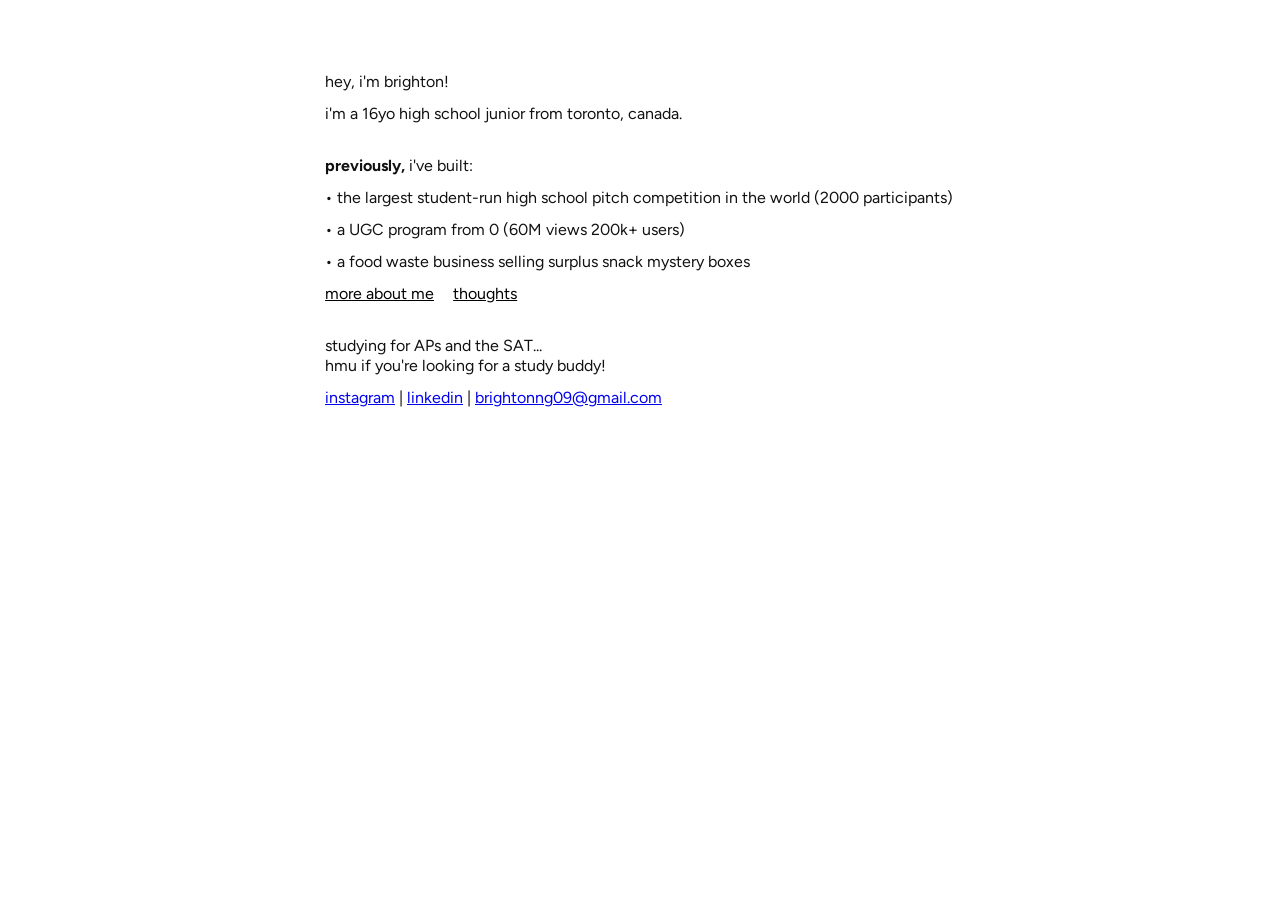
==== index.html @ 2d73ea08 "about me" ====
<!DOCTYPE html>
<html lang="en">
<head>
  <meta charset="UTF-8">
  <meta name="viewport" content="width=device-width, initial-scale=1.0">
  <title>Brighton Ng</title>
  <link rel="preconnect" href="https://fonts.googleapis.com">
  <link rel="preconnect" href="https://fonts.gstatic.com" crossorigin>
  <link
    href="https://fonts.googleapis.com/css2?family=Figtree:wght@400;600;700&display=swap"
    rel="stylesheet"
  >
  <style>
    :root {
      color-scheme: light;
    }

    * {
      box-sizing: border-box;
    }

    html,
    body {
      margin: 0;
      min-height: 100%;
      background: #fff;
      color: #111;
    }

    body {
      font-family: "Figtree", sans-serif;
      display: flex;
      justify-content: center;
      padding: 72px 24px;
      line-height: 1.25;
    }

    main {
      width: min(100%, 630px);
    }

    h1 {
      margin: 0;
      font-size: 2rem;
      font-weight: 600;
    }

    p {
      margin: 0 0 12px 0;
    }

    /* Space between side-by-side links (tune gap as you like) */
    p.link-row {
      display: flex;
      flex-wrap: wrap;
      align-items: baseline;
      gap: 1.2rem;
    }
  </style>
</head>
<body>
  <main>
    <p>hey, i'm brighton!</p>
    <p>i'm a 16yo high school junior from toronto, canada.</p>

    <br>

    <p><strong>previously,</strong> i've built:</p>
    <p>&bull; the largest student-run high school pitch competition in the world (2000 participants)</p>
    <p>&bull; a UGC program from 0 (60M views 200k+ users)</p>
    <p>&bull; a food waste business selling surplus snack mystery boxes</p>
    <p class="link-row">
      <a href="about.html" style="color: black;">more about me</a>
      <a href="thoughts.html" style="color: black;">thoughts</a>
    </p>

    <br>

    <p>studying for APs and the SAT... <br>hmu if you're looking for a study buddy!</p>


    <p>
      <a href="https://www.instagram.com/brightonngg/">instagram</a>
      |
      <a href="https://www.linkedin.com/in/brighton-ng-25b930346">linkedin</a>
      |
      <a href="mailto:brightonng09@gmail.com">brightonng09@gmail.com</a>

    </p>
  </main>
</body>
</html>
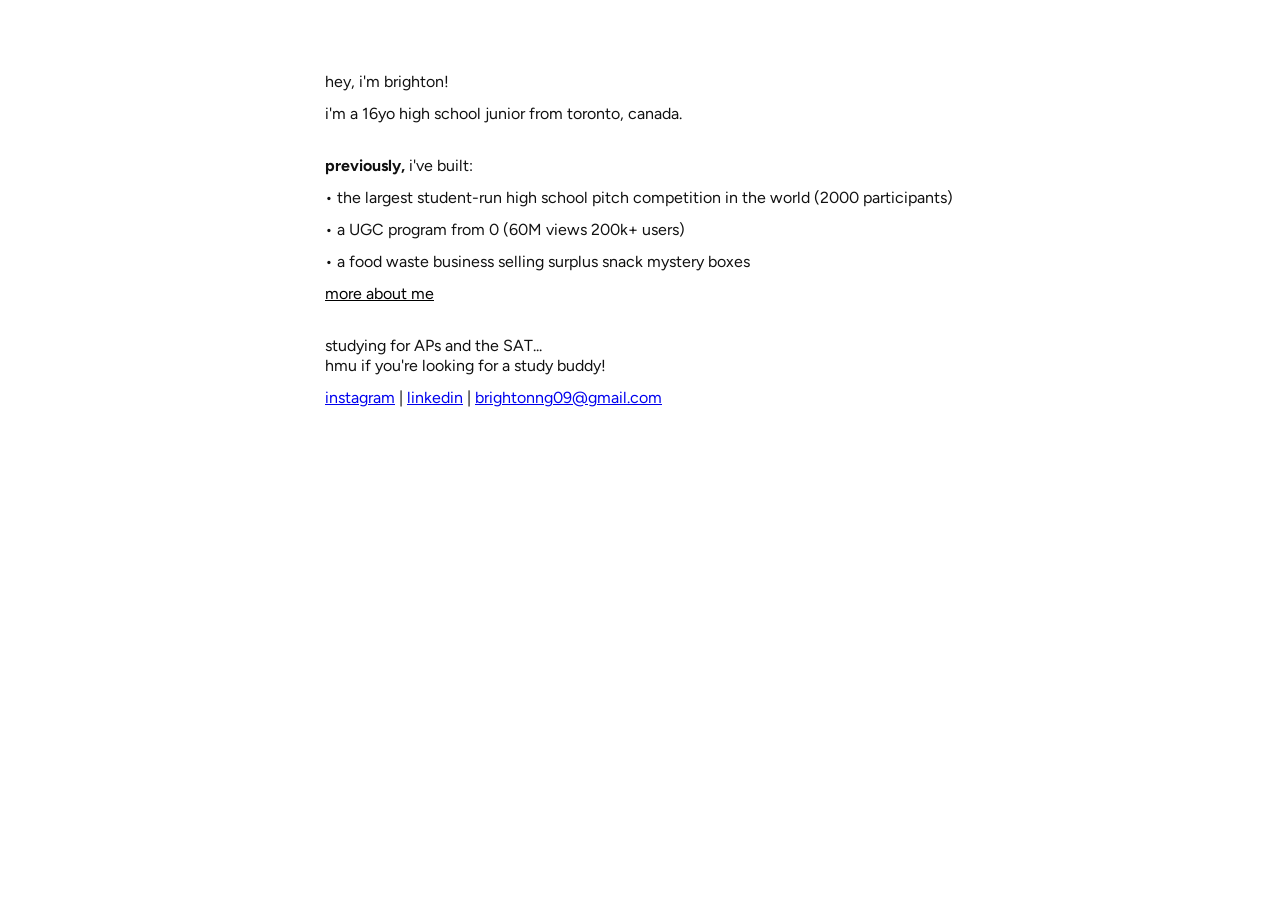
==== commit 0330930c: "feomq" ====
--- a/index.html
+++ b/index.html
@@ -58,6 +58,7 @@
     }
   </style>
 </head>
+
 <body>
   <main>
     <p>hey, i'm brighton!</p>
@@ -71,7 +72,6 @@
     <p>&bull; a food waste business selling surplus snack mystery boxes</p>
     <p class="link-row">
       <a href="about.html" style="color: black;">more about me</a>
-      <a href="thoughts.html" style="color: black;">thoughts</a>
     </p>
 
     <br>
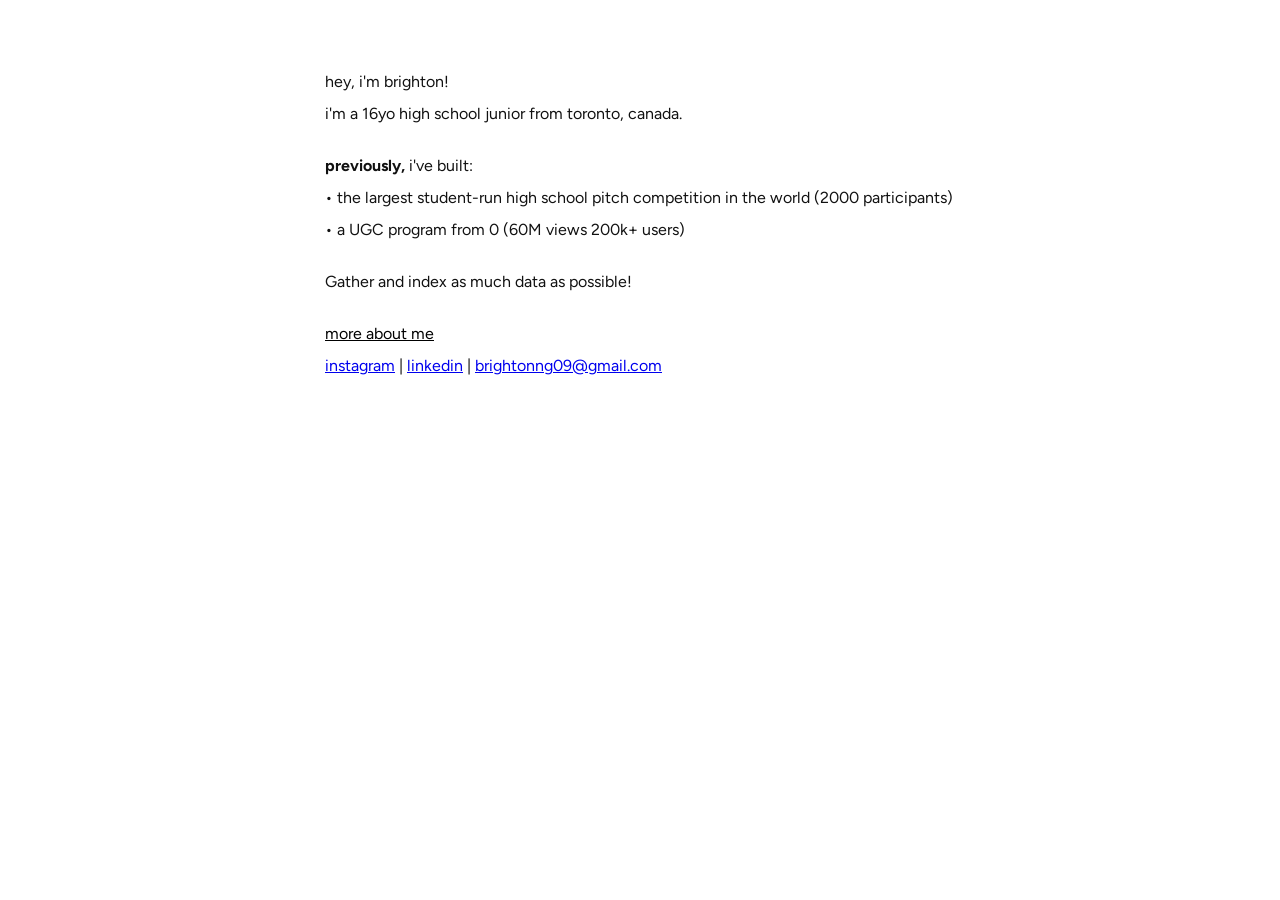
==== commit dc3b336e: "data" ====
--- a/index.html
+++ b/index.html
@@ -33,7 +33,7 @@
       justify-content: center;
       padding: 72px 24px;
       line-height: 1.25;
-    }
+  }
 
     main {
       width: min(100%, 630px);
@@ -69,14 +69,17 @@
     <p><strong>previously,</strong> i've built:</p>
     <p>&bull; the largest student-run high school pitch competition in the world (2000 participants)</p>
     <p>&bull; a UGC program from 0 (60M views 200k+ users)</p>
-    <p>&bull; a food waste business selling surplus snack mystery boxes</p>
+
+    <br>
+
+    <p>Gather and index as much data as possible!</p>
+    
+    <br>
+
+
     <p class="link-row">
       <a href="about.html" style="color: black;">more about me</a>
     </p>
-
-    <br>
-
-    <p>studying for APs and the SAT... <br>hmu if you're looking for a study buddy!</p>
 
 
     <p>
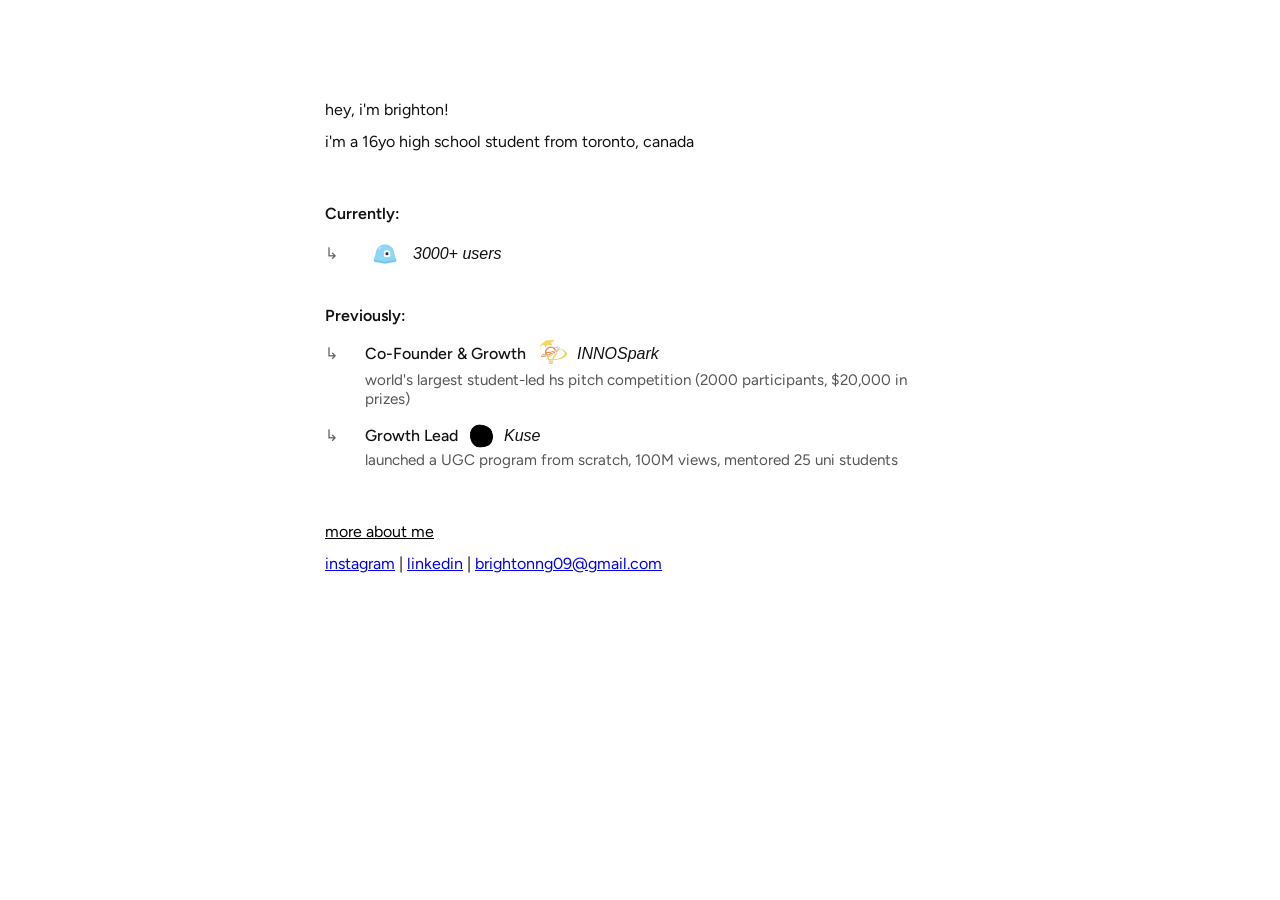
==== commit 09acd828: "logos and revamp" ====
--- a/index.html
+++ b/index.html
@@ -31,9 +31,9 @@
       font-family: "Figtree", sans-serif;
       display: flex;
       justify-content: center;
-      padding: 72px 24px;
+      padding: 100px 24px;
       line-height: 1.25;
-  }
+    }
 
     main {
       width: min(100%, 630px);
@@ -56,24 +56,105 @@
       align-items: baseline;
       gap: 1.2rem;
     }
+
+    .experience-section {
+      margin: 20px 0;
+    }
+
+    .experience-group {
+      margin-bottom: 32px;
+    }
+
+    .experience-group-title {
+      font-weight: 600;
+      margin-bottom: 10px;
+    }
+
+    .role {
+      display: grid;
+      grid-template-columns: 32px max-content max-content max-content;
+      align-items: center;
+      column-gap: 8px;
+      margin-bottom: 0px;
+      font-weight: 500;
+      white-space: nowrap;
+    }
+
+    .arrow-bullet {
+      color: #666;
+    }
+
+    .company-badge {
+      display: inline-block;
+      background: #333;
+      color: white;
+      padding: 2px 6px;
+      border-radius: 3px;
+      font-size: 0.85rem;
+      font-weight: 600;
+    }
+
+    .company-description {
+      margin-left: 40px;
+      margin-bottom: 12px;
+      font-size: 0.95rem;
+      color: #555;
+    }
+
+    .company-description em {
+      color: #111;
+    }
   </style>
 </head>
 
 <body>
   <main>
     <p>hey, i'm brighton!</p>
-    <p>i'm a 16yo high school junior from toronto, canada.</p>
+    <p>i'm a 16yo high school student from toronto, canada</p>
 
     <br>
 
-    <p><strong>previously,</strong> i've built:</p>
-    <p>&bull; the largest student-run high school pitch competition in the world (2000 participants)</p>
-    <p>&bull; a UGC program from 0 (60M views 200k+ users)</p>
+    <section class="experience-section">
+      <div class="experience-group">
+        <div class="experience-group-title">
+          <span>Currently:</span>
+        </div>
+        
+        <div class="role">
+          <span class="arrow-bullet">↳</span>
+        <img src="public/mascot.png" style="width: 40px; height: auto;">
+                  <em>3000+ users</em>
+        </div>
+        <div class="company-description">
 
-    <br>
+        </div>
+      </div>
 
-    <p>Gather and index as much data as possible!</p>
-    
+      <div class="experience-group">
+        <div class="experience-group-title">
+          <span>Previously:</span>
+        </div>
+        
+        <div class="role">
+          <span class="arrow-bullet">↳</span>
+          <span>Co-Founder & Growth</span>
+          <img src="public/innospark.png" style="width: 35px; height: auto;"><em>INNOSpark</em>
+        </div>
+        <div class="company-description">
+          world's largest student-led hs pitch competition (2000 participants, $20,000 in prizes)
+        </div>
+
+        <div class="role">
+          <span class="arrow-bullet">↳</span>
+          <span>Growth Lead</span>
+              <img src="public/kuse.png" style="width: 30px; height: auto;"><em>Kuse</em>
+        </div>
+        <div class="company-description">
+          launched a UGC program from scratch, 100M views, mentored 25 uni students
+        </div>
+      </div>
+    </section>
+
     <br>
 
 
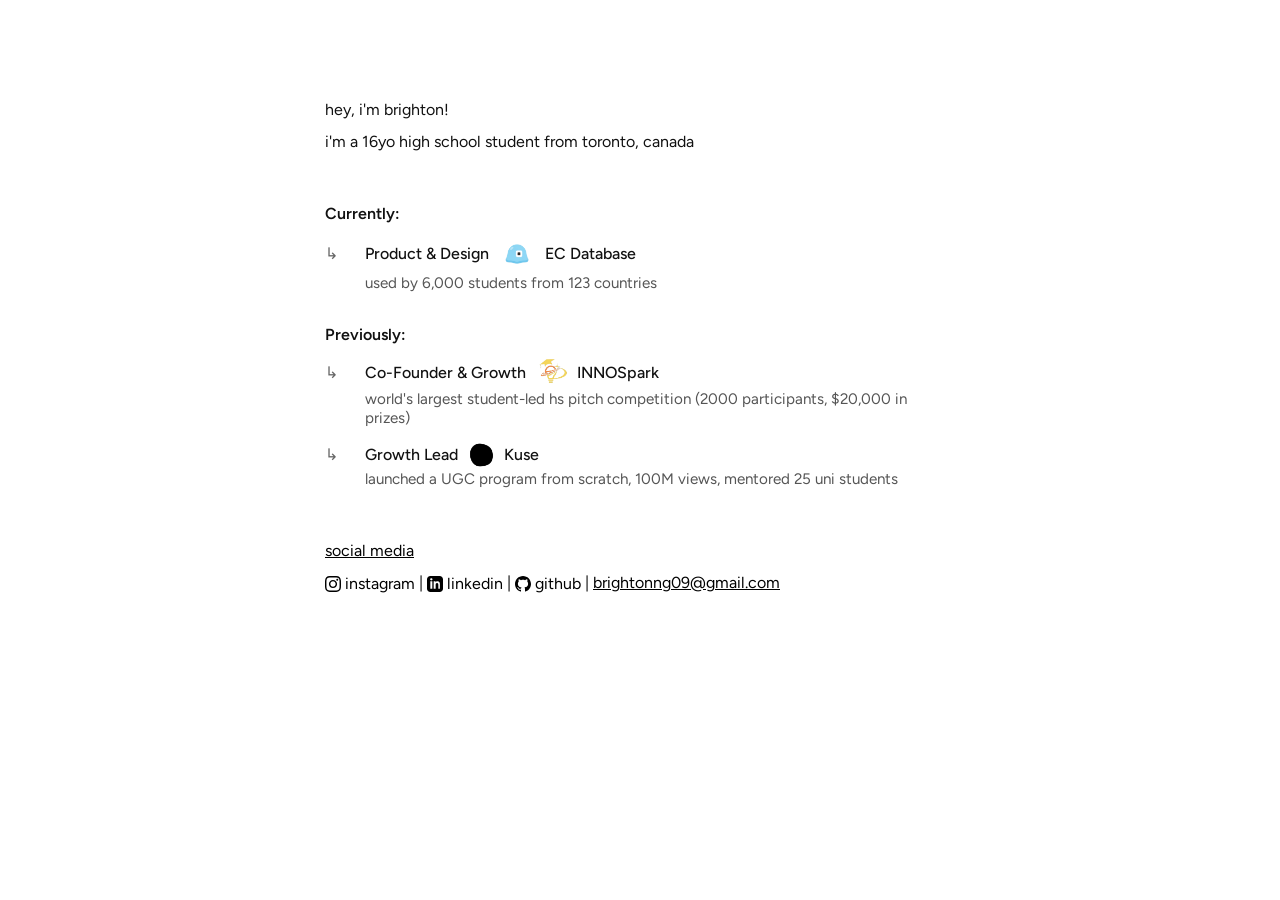
==== commit f1bb35fa: "stalker" ====
--- a/index.html
+++ b/index.html
@@ -104,6 +104,22 @@
     .company-description em {
       color: #111;
     }
+
+    .github-button {
+      display: inline-flex;
+      align-items: center;
+      gap: 4px;
+      color: black;
+      text-decoration: none;
+      font-size: 1rem;
+      vertical-align: middle;
+    }
+
+    .github-button svg {
+      width: 1em;
+      height: 1em;
+      fill: black;
+    }
   </style>
 </head>
 
@@ -114,6 +130,10 @@
 
     <br>
 
+
+
+
+    
     <section class="experience-section">
       <div class="experience-group">
         <div class="experience-group-title">
@@ -122,13 +142,24 @@
         
         <div class="role">
           <span class="arrow-bullet">↳</span>
-        <img src="public/mascot.png" style="width: 40px; height: auto;">
-                  <em>3000+ users</em>
+          <span>Product & Design</span>
+        <img src="assets/mascot.png" style="width: 40px; height: auto;">EC Database
+        </div>
+
+        <div class="company-description">
+          used by 6,000 students from 123 countries
+        </div>
+
+
         </div>
         <div class="company-description">
 
         </div>
       </div>
+
+
+
+
 
       <div class="experience-group">
         <div class="experience-group-title">
@@ -138,7 +169,7 @@
         <div class="role">
           <span class="arrow-bullet">↳</span>
           <span>Co-Founder & Growth</span>
-          <img src="public/innospark.png" style="width: 35px; height: auto;"><em>INNOSpark</em>
+          <img src="assets/innospark.png" style="width: 35px; height: auto;">INNOSpark
         </div>
         <div class="company-description">
           world's largest student-led hs pitch competition (2000 participants, $20,000 in prizes)
@@ -147,7 +178,7 @@
         <div class="role">
           <span class="arrow-bullet">↳</span>
           <span>Growth Lead</span>
-              <img src="public/kuse.png" style="width: 30px; height: auto;"><em>Kuse</em>
+              <img src="assets/kuse.png" style="width: 30px; height: auto;">Kuse
         </div>
         <div class="company-description">
           launched a UGC program from scratch, 100M views, mentored 25 uni students
@@ -159,16 +190,39 @@
 
 
     <p class="link-row">
-      <a href="about.html" style="color: black;">more about me</a>
+      <a href="about.html" style="color: black;">social media</a>
     </p>
 
 
     <p>
-      <a href="https://www.instagram.com/brightonngg/">instagram</a>
+      <a href="https://www.instagram.com/brightonngg/" class="github-button" target="_blank" rel="noopener noreferrer">
+  <!-- Instagram SVG Icon -->
+  <svg xmlns="http://www.w3.org/2000/svg" width="20" height="20" viewBox="0 0 24 24" fill="black">
+    <path d="M12 2.163c3.204 0 3.584.012 4.85.07 3.252.148 4.771 1.691 4.919 4.919.058 1.265.069 1.645.069 4.849 0 3.205-.012 3.584-.069 4.849-.149 3.225-1.664 4.771-4.919 4.919-1.266.058-1.644.07-4.85.07-3.204 0-3.584-.012-4.849-.07-3.26-.149-4.771-1.699-4.919-4.92-.058-1.265-.07-1.644-.07-4.849 0-3.204.013-3.583.07-4.849.149-3.227 1.664-4.771 4.919-4.919 1.266-.057 1.645-.069 4.849-.069zm0-2.163c-3.259 0-3.667.014-4.947.072-4.358.2-6.78 2.618-6.98 6.98-.059 1.281-.073 1.689-.073 4.948 0 3.259.014 3.668.072 4.948.2 4.358 2.618 6.78 6.98 6.98 1.281.058 1.689.072 4.948.072 3.259 0 3.668-.014 4.948-.072 4.354-.2 6.782-2.618 6.979-6.98.059-1.28.073-1.689.073-4.948 0-3.259-.014-3.667-.072-4.947-.196-4.354-2.617-6.78-6.979-6.98-1.281-.059-1.69-.073-4.949-.073zm0 5.838c-3.403 0-6.162 2.759-6.162 6.162s2.759 6.163 6.162 6.163 6.162-2.759 6.162-6.163c0-3.403-2.759-6.162-6.162-6.162zm0 10.162c-2.209 0-4-1.79-4-4 0-2.209 1.791-4 4-4s4 1.791 4 4c0 2.21-1.791 4-4 4zm6.406-11.845c-.796 0-1.441.645-1.441 1.44s.645 1.44 1.441 1.44c.795 0 1.439-.645 1.439-1.44s-.644-1.44-1.439-1.44z"/>
+  </svg>
+  <span>instagram</span>
+</a>
       |
-      <a href="https://www.linkedin.com/in/brighton-ng-25b930346">linkedin</a>
+      <a href="https://www.linkedin.com/in/brighton-ng-25b930346" class="github-button" target="_blank" rel="noopener noreferrer">
+  <!-- LinkedIn SVG Icon -->
+  <svg xmlns="http://www.w3.org/2000/svg" width="20" height="20" viewBox="0 0 24 24" fill="black">
+    <path d="M19 0h-14c-2.761 0-5 2.239-5 5v14c0 2.761 2.239 5 5 5h14c2.762 0 5-2.239 5-5v-14c0-2.761-2.238-5-5-5zm-11 19h-3v-11h3v11zm-1.5-12.268c-.966 0-1.75-.79-1.75-1.764s.784-1.764 1.75-1.764 1.75.79 1.75 1.764-.783 1.764-1.75 1.764zm13.5 12.268h-3v-5.604c0-1.337-.027-3.057-1.863-3.057-1.865 0-2.151 1.454-2.151 2.957v5.704h-3v-11h2.879v1.503h.041c.401-.759 1.379-1.559 2.837-1.559 3.035 0 3.596 1.997 3.596 4.594v6.462z"/>
+  </svg>
+  <span>linkedin</span>
+</a>
       |
-      <a href="mailto:brightonng09@gmail.com">brightonng09@gmail.com</a>
+
+<a href="https://github.com/BrightonCoding" class="github-button" target="_blank" rel="noopener noreferrer">
+  <!-- GitHub SVG Icon -->
+  <svg xmlns="http://w3.org" width="20" height="20" viewBox="0 0 24 24" fill="black">
+    <path d="M12 0c-6.626 0-12 5.373-12 12 0 5.302 3.438 9.8 8.207 11.387.599.111.793-.261.793-.577v-2.234c-3.338.726-4.033-1.416-4.033-1.416-.546-1.387-1.333-1.756-1.333-1.756-1.089-.745.083-.729.083-.729 1.205.084 1.839 1.237 1.839 1.237 1.07 1.834 2.807 1.304 3.492.997.107-.775.418-1.305.762-1.604-2.665-.305-5.467-1.334-5.467-5.931 0-1.311.469-2.381 1.236-3.221-.124-.303-.535-1.524.117-3.176 0 0 1.008-.322 3.301 1.23.957-.266 1.983-.399 3.003-.404 1.02.005 2.047.138 3.006.404 2.291-1.552 3.297-1.23 3.297-1.23.653 1.653.242 2.874.118 3.176.77.84 1.235 1.911 1.235 3.221 0 4.609-2.807 5.624-5.479 5.921.43.372.823 1.102.823 2.222v3.293c0 .319.192.694.801.576 4.765-1.589 8.199-6.086 8.199-11.386 0-6.627-5.373-12-12-12z"/>
+  </svg>
+  
+  <!-- Text Element -->
+  <span>github</span>
+</a>
+      |
+      <a href="mailto:brightonng09@gmail.com" style="color: black">brightonng09@gmail.com</a>
 
     </p>
   </main>
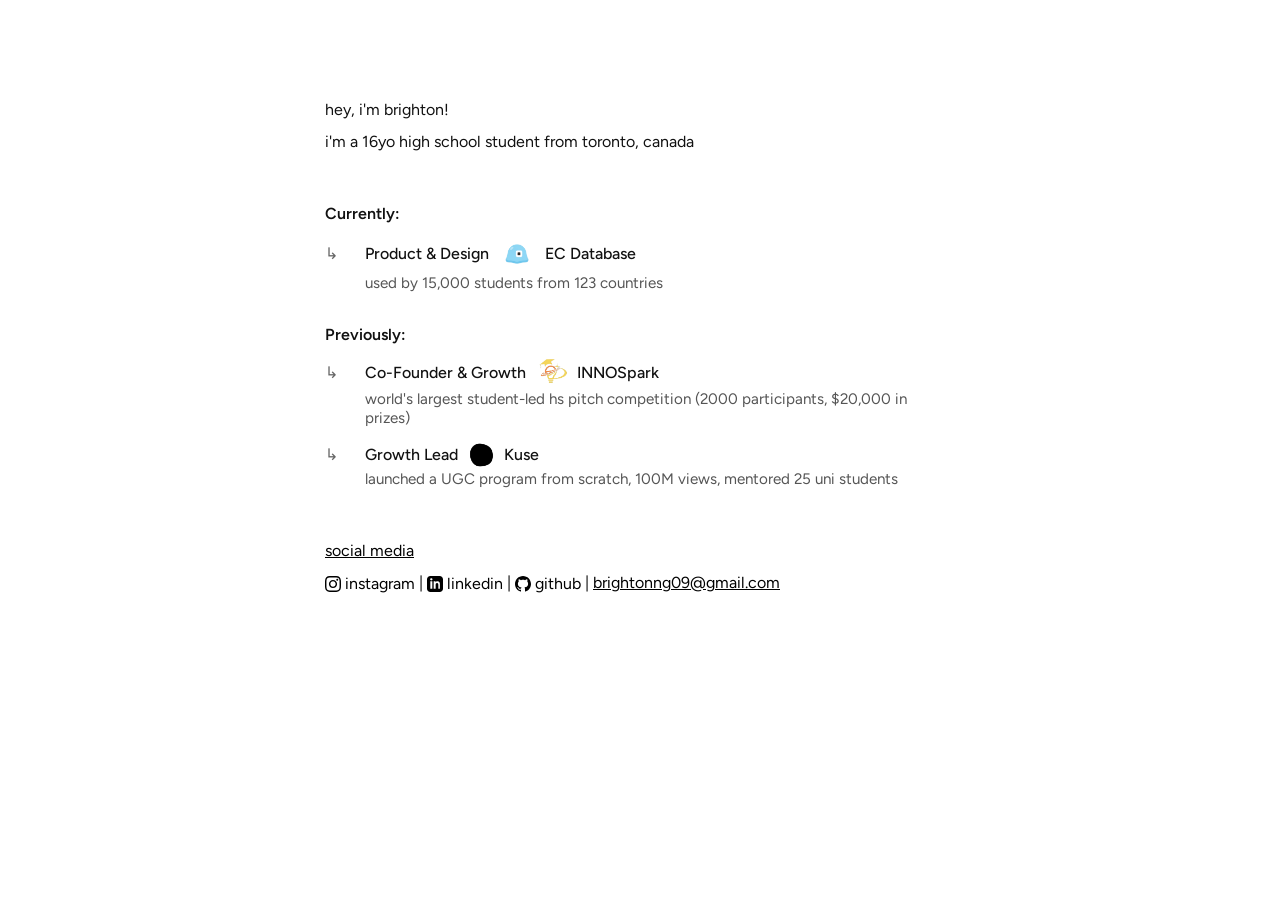
==== commit 517d78ee: "15k" ====
--- a/index.html
+++ b/index.html
@@ -147,7 +147,7 @@
         </div>
 
         <div class="company-description">
-          used by 6,000 students from 123 countries
+          used by 15,000 students from 123 countries
         </div>
 
 
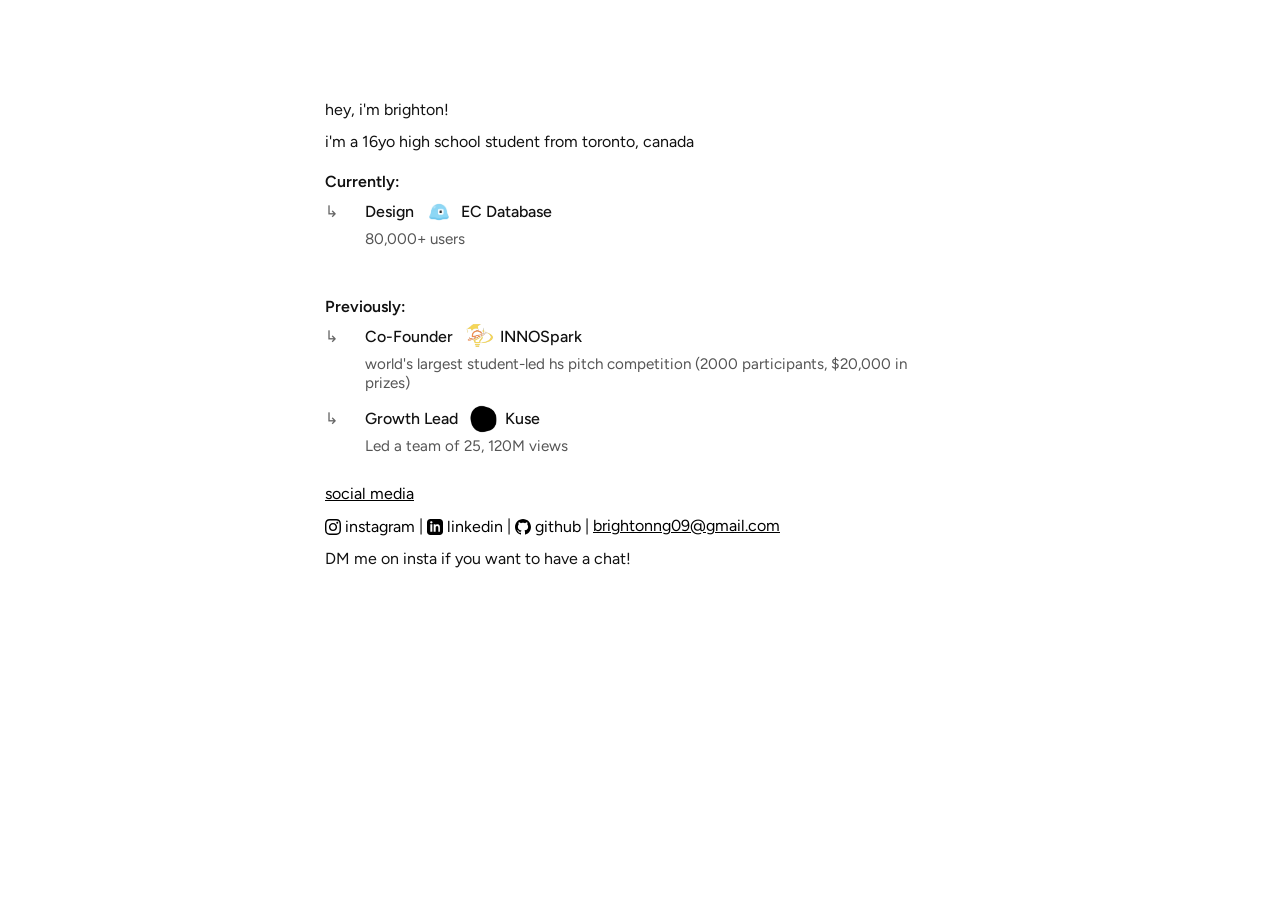
==== commit 4e959cb8: "80k + fixed links" ====
--- a/index.html
+++ b/index.html
@@ -58,11 +58,19 @@
     }
 
     .experience-section {
-      margin: 20px 0;
+      margin: 20px 0 28px;
     }
 
     .experience-group {
-      margin-bottom: 32px;
+      margin-bottom: 48px;
+    }
+
+    .experience-group:last-child {
+      margin-bottom: 0;
+    }
+
+    .experience-group .company-description:last-child {
+      margin-bottom: 0;
     }
 
     .experience-group-title {
@@ -72,12 +80,33 @@
 
     .role {
       display: grid;
-      grid-template-columns: 32px max-content max-content max-content;
+      grid-template-columns: 32px max-content max-content;
       align-items: center;
       column-gap: 8px;
       margin-bottom: 0px;
       font-weight: 500;
       white-space: nowrap;
+    }
+
+    .company-link {
+      display: inline-flex;
+      align-items: center;
+      gap: 5px;
+      color: #111;
+      text-decoration: none;
+      line-height: 1.25;
+    }
+
+    .company-link:hover .company-name {
+      text-decoration: underline;
+      text-underline-offset: 3px;
+    }
+
+    .company-link img {
+      height: 34px;
+      width: auto;
+      /* let the logo overflow the link box so the hover line hugs the text */
+      margin-block: -8px;
     }
 
     .arrow-bullet {
@@ -96,7 +125,8 @@
 
     .company-description {
       margin-left: 40px;
-      margin-bottom: 12px;
+      margin-top: 8px;
+      margin-bottom: 16px;
       font-size: 0.95rem;
       color: #555;
     }
@@ -128,12 +158,6 @@
     <p>hey, i'm brighton!</p>
     <p>i'm a 16yo high school student from toronto, canada</p>
 
-    <br>
-
-
-
-
-    
     <section class="experience-section">
       <div class="experience-group">
         <div class="experience-group-title">
@@ -142,23 +166,16 @@
         
         <div class="role">
           <span class="arrow-bullet">↳</span>
-          <span>Product & Design</span>
-        <img src="assets/mascot.png" style="width: 40px; height: auto;">EC Database
+          <span>Design</span>
+          <a href="https://ecdatabase.org" class="company-link" target="_blank" rel="noopener noreferrer">
+            <img src="assets/mascot.png" alt=""><span class="company-name">EC Database</span>
+          </a>
         </div>
 
         <div class="company-description">
-          used by 15,000 students from 123 countries
-        </div>
-
-
-        </div>
-        <div class="company-description">
-
+          80,000+ users
         </div>
       </div>
-
-
-
 
 
       <div class="experience-group">
@@ -168,8 +185,10 @@
         
         <div class="role">
           <span class="arrow-bullet">↳</span>
-          <span>Co-Founder & Growth</span>
-          <img src="assets/innospark.png" style="width: 35px; height: auto;">INNOSpark
+          <span>Co-Founder</span>
+          <a href="https://innospark.dev" class="company-link" target="_blank" rel="noopener noreferrer">
+            <img src="assets/innospark.png" alt=""><span class="company-name">INNOSpark</span>
+          </a>
         </div>
         <div class="company-description">
           world's largest student-led hs pitch competition (2000 participants, $20,000 in prizes)
@@ -178,16 +197,15 @@
         <div class="role">
           <span class="arrow-bullet">↳</span>
           <span>Growth Lead</span>
-              <img src="assets/kuse.png" style="width: 30px; height: auto;">Kuse
+          <a href="https://kuse.ai" class="company-link" target="_blank" rel="noopener noreferrer">
+            <img src="assets/kuse.png" alt=""><span class="company-name">Kuse</span>
+          </a>
         </div>
         <div class="company-description">
-          launched a UGC program from scratch, 100M views, mentored 25 uni students
+          Led a team of 25, 120M views
         </div>
       </div>
     </section>
-
-    <br>
-
 
     <p class="link-row">
       <a href="about.html" style="color: black;">social media</a>
@@ -225,6 +243,8 @@
       <a href="mailto:brightonng09@gmail.com" style="color: black">brightonng09@gmail.com</a>
 
     </p>
+
+    <p>DM me on insta if you want to have a chat!</p>
   </main>
 </body>
 </html>
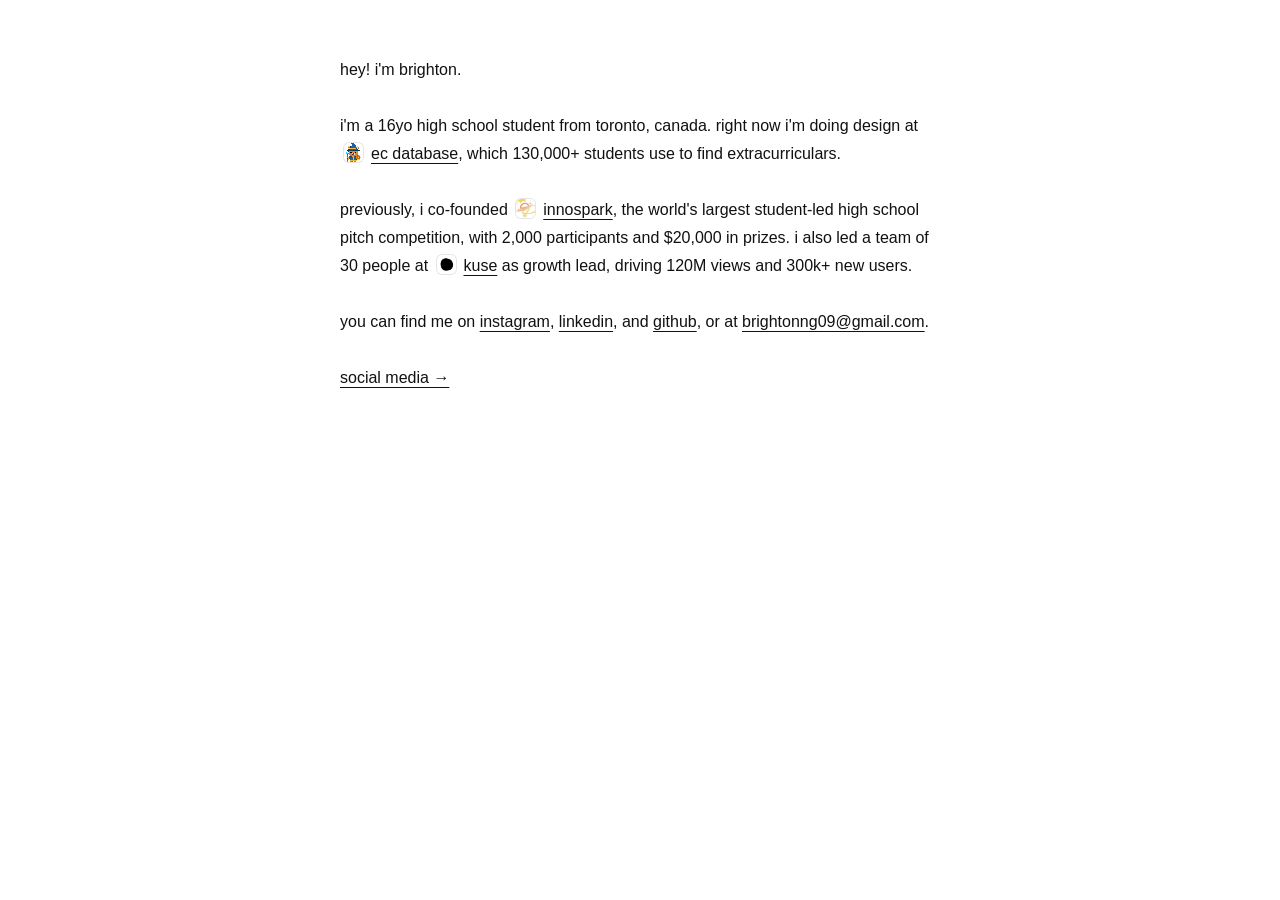
==== commit b201aa1d: "redesign: prose layout, glitch load animation, console easter egg Co-Authored-By: Claude Opus 5.5 <n" ====
--- a/index.html
+++ b/index.html
@@ -4,247 +4,40 @@
   <meta charset="UTF-8">
   <meta name="viewport" content="width=device-width, initial-scale=1.0">
   <title>Brighton Ng</title>
-  <link rel="preconnect" href="https://fonts.googleapis.com">
-  <link rel="preconnect" href="https://fonts.gstatic.com" crossorigin>
-  <link
-    href="https://fonts.googleapis.com/css2?family=Figtree:wght@400;600;700&display=swap"
-    rel="stylesheet"
-  >
-  <style>
-    :root {
-      color-scheme: light;
-    }
-
-    * {
-      box-sizing: border-box;
-    }
-
-    html,
-    body {
-      margin: 0;
-      min-height: 100%;
-      background: #fff;
-      color: #111;
-    }
-
-    body {
-      font-family: "Figtree", sans-serif;
-      display: flex;
-      justify-content: center;
-      padding: 100px 24px;
-      line-height: 1.25;
-    }
-
-    main {
-      width: min(100%, 630px);
-    }
-
-    h1 {
-      margin: 0;
-      font-size: 2rem;
-      font-weight: 600;
-    }
-
-    p {
-      margin: 0 0 12px 0;
-    }
-
-    /* Space between side-by-side links (tune gap as you like) */
-    p.link-row {
-      display: flex;
-      flex-wrap: wrap;
-      align-items: baseline;
-      gap: 1.2rem;
-    }
-
-    .experience-section {
-      margin: 20px 0 28px;
-    }
-
-    .experience-group {
-      margin-bottom: 48px;
-    }
-
-    .experience-group:last-child {
-      margin-bottom: 0;
-    }
-
-    .experience-group .company-description:last-child {
-      margin-bottom: 0;
-    }
-
-    .experience-group-title {
-      font-weight: 600;
-      margin-bottom: 10px;
-    }
-
-    .role {
-      display: grid;
-      grid-template-columns: 32px max-content max-content;
-      align-items: center;
-      column-gap: 8px;
-      margin-bottom: 0px;
-      font-weight: 500;
-      white-space: nowrap;
-    }
-
-    .company-link {
-      display: inline-flex;
-      align-items: center;
-      gap: 5px;
-      color: #111;
-      text-decoration: none;
-      line-height: 1.25;
-    }
-
-    .company-link:hover .company-name {
-      text-decoration: underline;
-      text-underline-offset: 3px;
-    }
-
-    .company-link img {
-      height: 34px;
-      width: auto;
-      /* let the logo overflow the link box so the hover line hugs the text */
-      margin-block: -8px;
-    }
-
-    .arrow-bullet {
-      color: #666;
-    }
-
-    .company-badge {
-      display: inline-block;
-      background: #333;
-      color: white;
-      padding: 2px 6px;
-      border-radius: 3px;
-      font-size: 0.85rem;
-      font-weight: 600;
-    }
-
-    .company-description {
-      margin-left: 40px;
-      margin-top: 8px;
-      margin-bottom: 16px;
-      font-size: 0.95rem;
-      color: #555;
-    }
-
-    .company-description em {
-      color: #111;
-    }
-
-    .github-button {
-      display: inline-flex;
-      align-items: center;
-      gap: 4px;
-      color: black;
-      text-decoration: none;
-      font-size: 1rem;
-      vertical-align: middle;
-    }
-
-    .github-button svg {
-      width: 1em;
-      height: 1em;
-      fill: black;
-    }
-  </style>
+  <link rel="stylesheet" href="style.css">
 </head>
 
 <body>
   <main>
-    <p>hey, i'm brighton!</p>
-    <p>i'm a 16yo high school student from toronto, canada</p>
+    <p>hey! i'm brighton.</p>
 
-    <section class="experience-section">
-      <div class="experience-group">
-        <div class="experience-group-title">
-          <span>Currently:</span>
-        </div>
-        
-        <div class="role">
-          <span class="arrow-bullet">↳</span>
-          <span>Design</span>
-          <a href="https://ecdatabase.org" class="company-link" target="_blank" rel="noopener noreferrer">
-            <img src="assets/mascot.png" alt=""><span class="company-name">EC Database</span>
-          </a>
-        </div>
+    <p>i'm a 16yo high school student from toronto, canada. right now i'm doing design at
+      <span class="org"><span class="icon ec"><img src="assets/ecdatabase.png" alt=""></span><a href="https://ecdatabase.org" target="_blank" rel="noopener noreferrer">ec database</a></span>,
+      which 130,000+ students use to find extracurriculars.</p>
 
-        <div class="company-description">
-          80,000+ users
-        </div>
-      </div>
+    <p>previously, i co-founded
+      <span class="org"><span class="icon"><img src="assets/innospark.png" alt=""></span><a href="https://innospark.dev" target="_blank" rel="noopener noreferrer">innospark</a></span>,
+      the world's largest student-led high school pitch competition, with 2,000 participants and $20,000 in prizes. i also led a team of 30 people at
+      <span class="org"><span class="icon no-zoom"><img src="assets/kuse.png" alt=""></span><a href="https://kuse.ai" target="_blank" rel="noopener noreferrer">kuse</a></span>
+      as growth lead, driving 120M views and 300k+ new users.</p>
 
-
-      <div class="experience-group">
-        <div class="experience-group-title">
-          <span>Previously:</span>
-        </div>
-        
-        <div class="role">
-          <span class="arrow-bullet">↳</span>
-          <span>Co-Founder</span>
-          <a href="https://innospark.dev" class="company-link" target="_blank" rel="noopener noreferrer">
-            <img src="assets/innospark.png" alt=""><span class="company-name">INNOSpark</span>
-          </a>
-        </div>
-        <div class="company-description">
-          world's largest student-led hs pitch competition (2000 participants, $20,000 in prizes)
-        </div>
-
-        <div class="role">
-          <span class="arrow-bullet">↳</span>
-          <span>Growth Lead</span>
-          <a href="https://kuse.ai" class="company-link" target="_blank" rel="noopener noreferrer">
-            <img src="assets/kuse.png" alt=""><span class="company-name">Kuse</span>
-          </a>
-        </div>
-        <div class="company-description">
-          Led a team of 25, 120M views
-        </div>
-      </div>
-    </section>
-
-    <p class="link-row">
-      <a href="about.html" style="color: black;">social media</a>
+    <p>you can find me on
+      <a href="https://www.instagram.com/brightonngg/" target="_blank" rel="noopener noreferrer">instagram</a>,
+      <a href="https://www.linkedin.com/in/brighton-ng-25b930346" target="_blank" rel="noopener noreferrer">linkedin</a>, and
+      <a href="https://github.com/BrightonCoding" target="_blank" rel="noopener noreferrer">github</a>,
+      or at <a href="mailto:brightonng09@gmail.com">brightonng09@gmail.com</a>.
     </p>
 
+    <p><a href="about.html">social media →</a></p>
+  </main>
 
-    <p>
-      <a href="https://www.instagram.com/brightonngg/" class="github-button" target="_blank" rel="noopener noreferrer">
-  <!-- Instagram SVG Icon -->
-  <svg xmlns="http://www.w3.org/2000/svg" width="20" height="20" viewBox="0 0 24 24" fill="black">
-    <path d="M12 2.163c3.204 0 3.584.012 4.85.07 3.252.148 4.771 1.691 4.919 4.919.058 1.265.069 1.645.069 4.849 0 3.205-.012 3.584-.069 4.849-.149 3.225-1.664 4.771-4.919 4.919-1.266.058-1.644.07-4.85.07-3.204 0-3.584-.012-4.849-.07-3.26-.149-4.771-1.699-4.919-4.92-.058-1.265-.07-1.644-.07-4.849 0-3.204.013-3.583.07-4.849.149-3.227 1.664-4.771 4.919-4.919 1.266-.057 1.645-.069 4.849-.069zm0-2.163c-3.259 0-3.667.014-4.947.072-4.358.2-6.78 2.618-6.98 6.98-.059 1.281-.073 1.689-.073 4.948 0 3.259.014 3.668.072 4.948.2 4.358 2.618 6.78 6.98 6.98 1.281.058 1.689.072 4.948.072 3.259 0 3.668-.014 4.948-.072 4.354-.2 6.782-2.618 6.979-6.98.059-1.28.073-1.689.073-4.948 0-3.259-.014-3.667-.072-4.947-.196-4.354-2.617-6.78-6.979-6.98-1.281-.059-1.69-.073-4.949-.073zm0 5.838c-3.403 0-6.162 2.759-6.162 6.162s2.759 6.163 6.162 6.163 6.162-2.759 6.162-6.163c0-3.403-2.759-6.162-6.162-6.162zm0 10.162c-2.209 0-4-1.79-4-4 0-2.209 1.791-4 4-4s4 1.791 4 4c0 2.21-1.791 4-4 4zm6.406-11.845c-.796 0-1.441.645-1.441 1.44s.645 1.44 1.441 1.44c.795 0 1.439-.645 1.439-1.44s-.644-1.44-1.439-1.44z"/>
-  </svg>
-  <span>instagram</span>
-</a>
-      |
-      <a href="https://www.linkedin.com/in/brighton-ng-25b930346" class="github-button" target="_blank" rel="noopener noreferrer">
-  <!-- LinkedIn SVG Icon -->
-  <svg xmlns="http://www.w3.org/2000/svg" width="20" height="20" viewBox="0 0 24 24" fill="black">
-    <path d="M19 0h-14c-2.761 0-5 2.239-5 5v14c0 2.761 2.239 5 5 5h14c2.762 0 5-2.239 5-5v-14c0-2.761-2.238-5-5-5zm-11 19h-3v-11h3v11zm-1.5-12.268c-.966 0-1.75-.79-1.75-1.764s.784-1.764 1.75-1.764 1.75.79 1.75 1.764-.783 1.764-1.75 1.764zm13.5 12.268h-3v-5.604c0-1.337-.027-3.057-1.863-3.057-1.865 0-2.151 1.454-2.151 2.957v5.704h-3v-11h2.879v1.503h.041c.401-.759 1.379-1.559 2.837-1.559 3.035 0 3.596 1.997 3.596 4.594v6.462z"/>
-  </svg>
-  <span>linkedin</span>
-</a>
-      |
-
-<a href="https://github.com/BrightonCoding" class="github-button" target="_blank" rel="noopener noreferrer">
-  <!-- GitHub SVG Icon -->
-  <svg xmlns="http://w3.org" width="20" height="20" viewBox="0 0 24 24" fill="black">
-    <path d="M12 0c-6.626 0-12 5.373-12 12 0 5.302 3.438 9.8 8.207 11.387.599.111.793-.261.793-.577v-2.234c-3.338.726-4.033-1.416-4.033-1.416-.546-1.387-1.333-1.756-1.333-1.756-1.089-.745.083-.729.083-.729 1.205.084 1.839 1.237 1.839 1.237 1.07 1.834 2.807 1.304 3.492.997.107-.775.418-1.305.762-1.604-2.665-.305-5.467-1.334-5.467-5.931 0-1.311.469-2.381 1.236-3.221-.124-.303-.535-1.524.117-3.176 0 0 1.008-.322 3.301 1.23.957-.266 1.983-.399 3.003-.404 1.02.005 2.047.138 3.006.404 2.291-1.552 3.297-1.23 3.297-1.23.653 1.653.242 2.874.118 3.176.77.84 1.235 1.911 1.235 3.221 0 4.609-2.807 5.624-5.479 5.921.43.372.823 1.102.823 2.222v3.293c0 .319.192.694.801.576 4.765-1.589 8.199-6.086 8.199-11.386 0-6.627-5.373-12-12-12z"/>
-  </svg>
-  
-  <!-- Text Element -->
-  <span>github</span>
-</a>
-      |
-      <a href="mailto:brightonng09@gmail.com" style="color: black">brightonng09@gmail.com</a>
-
-    </p>
-
-    <p>DM me on insta if you want to have a chat!</p>
-  </main>
+  <script>
+    console.log(
+      "%cʕ•ᴥ•ʔ hey, you found the console!",
+      "font-size: 16px; font-weight: bold;"
+    );
+    console.log("someone's hiding here → " + location.origin + location.pathname.replace(/[^/]*$/, "") + "bear.html");
+  </script>
+  <script src="glitch.js"></script>
 </body>
 </html>
--- a/style.css
+++ b/style.css
@@ -0,0 +1,131 @@
+:root {
+  color-scheme: light;
+}
+
+* {
+  box-sizing: border-box;
+}
+
+html,
+body {
+  margin: 0;
+  min-height: 100%;
+  background: #fff;
+  color: #111;
+}
+
+body {
+  font-family: -apple-system, BlinkMacSystemFont, "Helvetica Neue", Helvetica, Arial, sans-serif;
+  font-size: 16px;
+  line-height: 1.75;
+  padding: 56px 24px;
+  -webkit-font-smoothing: antialiased;
+}
+
+main {
+  max-width: 600px;
+  margin: 0 auto;
+}
+
+p {
+  margin: 0 0 1.75em 0;
+}
+
+a {
+  color: #111;
+  text-decoration: underline;
+  text-decoration-thickness: 1px;
+  text-underline-offset: 4px;
+}
+
+a:hover {
+  opacity: 0.7;
+}
+
+/* inline logo + name, e.g. [icon] ec database */
+.org {
+  white-space: nowrap;
+}
+
+.org .icon {
+  display: inline-block;
+  width: 19px;
+  height: 19px;
+  margin: 0 8px 0 4px;
+  vertical-align: -3px;
+  border-radius: 5px;
+  background: #fff;
+  box-shadow: 0 0 0 1px #e5e5e5;
+  overflow: hidden;
+}
+
+/* the logo files have lots of whitespace; zoom in to fill the tile */
+.org .icon img {
+  width: 100%;
+  height: 100%;
+  object-fit: contain;
+  transform: scale(1.5);
+}
+
+.bears {
+  display: flex;
+  gap: 16px;
+  margin-bottom: 1.75em;
+}
+
+.bears img {
+  flex: 1;
+  min-width: 0;
+  width: 100%;
+  height: auto;
+}
+
+@media (max-width: 480px) {
+  body {
+    font-size: 15px;
+    padding: 40px 16px;
+  }
+}
+
+.org .icon.no-zoom img {
+  transform: scale(0.85);
+}
+
+/* glitch-in on load: each block appears pixelated, then sharpens (filters live in glitch.js) */
+@keyframes glitch-in {
+  0% {
+    opacity: 0;
+  }
+  10% {
+    opacity: 1;
+    filter: url(#px-2);
+  }
+  50%,
+  100% {
+    opacity: 1;
+    filter: none;
+  }
+}
+
+main > * {
+  opacity: 0;
+  animation: glitch-in 0.3s steps(1, end) forwards;
+}
+
+main > *:nth-child(2) { animation-delay: 0.06s; }
+main > *:nth-child(3) { animation-delay: 0.12s; }
+main > *:nth-child(4) { animation-delay: 0.18s; }
+main > *:nth-child(5) { animation-delay: 0.24s; }
+main > *:nth-child(6) { animation-delay: 0.3s; }
+
+@media (prefers-reduced-motion: reduce) {
+  main > * {
+    opacity: 1;
+    animation: none;
+  }
+}
+
+.org .icon.ec img {
+  transform: scale(1.2);
+  image-rendering: pixelated;
+}
